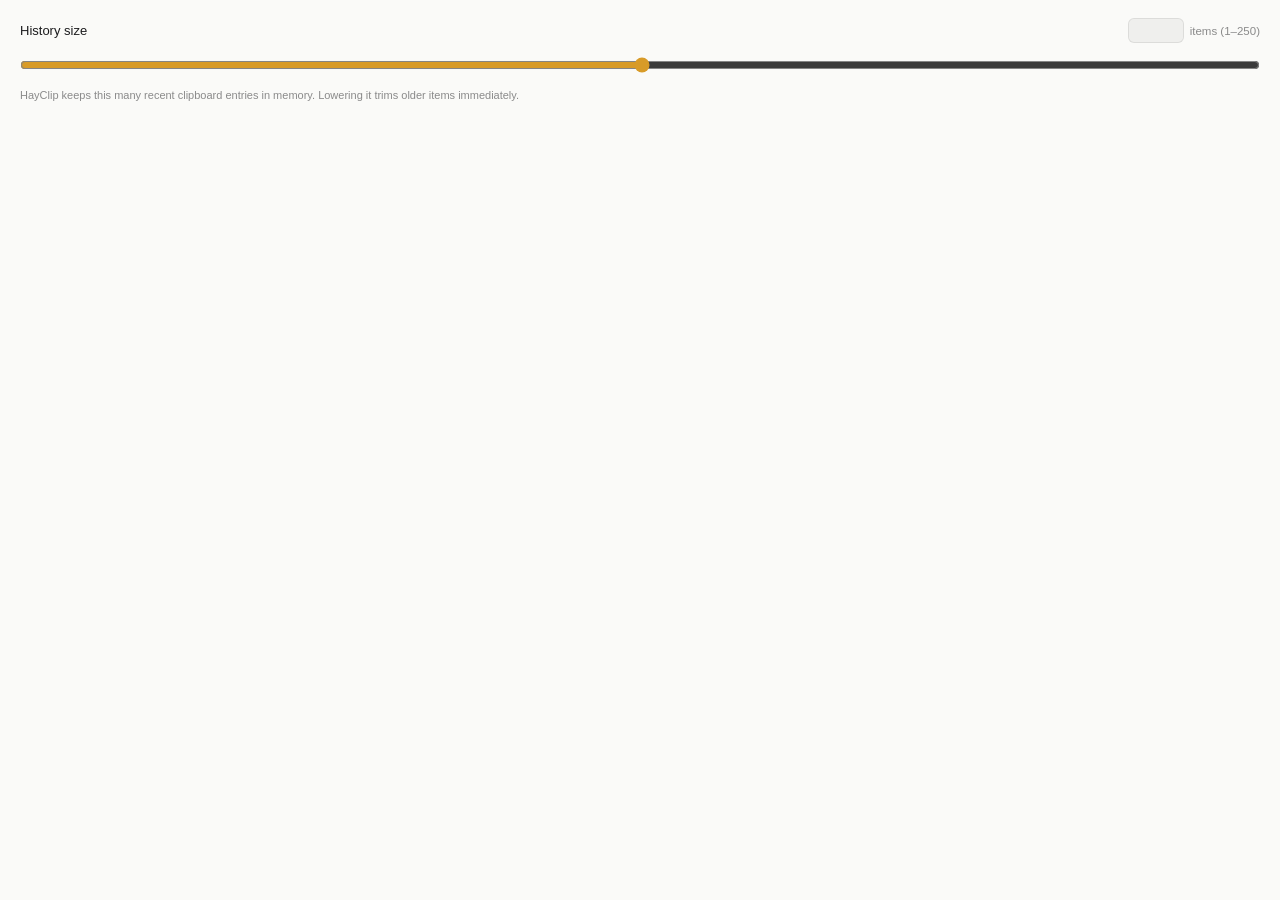
==== src/preferences.html @ 73263e94 "Initial commit: HayClip menu bar clipboard manager Tauri v2 + plain HTML/CSS/JS menu bar app for mac" ====
<!doctype html>
<html lang="en">
  <head>
    <meta charset="UTF-8" />
    <meta name="viewport" content="width=device-width, initial-scale=1.0" />
    <title>HayClip Preferences</title>
    <link rel="stylesheet" href="styles.css" />
    <link rel="stylesheet" href="preferences.css" />
  </head>
  <body class="prefs-body">
    <div class="prefs">
      <div class="prefs-row">
        <label for="max-history">History size</label>
        <div class="prefs-input-group">
          <input id="max-history" type="number" min="1" max="250" step="1" />
          <span class="prefs-hint">items (1–250)</span>
        </div>
      </div>
      <input id="max-history-slider" type="range" min="1" max="250" step="1" />
      <p class="prefs-note">
        HayClip keeps this many recent clipboard entries in memory. Lowering
        it trims older items immediately.
      </p>
    </div>
    <script src="preferences.js"></script>
  </body>
</html>
---- src/styles.css ----
* {
  box-sizing: border-box;
  margin: 0;
  padding: 0;
}

html,
body {
  background: transparent;
  width: 100%;
  height: 100%;
  overflow: hidden;
}

body {
  font-family: -apple-system, BlinkMacSystemFont, "SF Pro Text", "Segoe UI", sans-serif;
  font-size: 13px;
  -webkit-font-smoothing: antialiased;
  user-select: none;
}

:root {
  --bg: rgba(250, 250, 248, 0.88);
  --border: rgba(0, 0, 0, 0.08);
  --text: #1c1c1e;
  --text-dim: rgba(28, 28, 30, 0.5);
  --item-hover: rgba(0, 0, 0, 0.05);
  --item-selected: rgba(216, 155, 40, 0.16);
  --item-selected-border: rgba(216, 155, 40, 0.55);
  --accent: #d89b28;
  --scrollbar: rgba(0, 0, 0, 0.18);
  --input-bg: rgba(0, 0, 0, 0.045);
}

@media (prefers-color-scheme: dark) {
  :root {
    --bg: rgba(30, 30, 32, 0.82);
    --border: rgba(255, 255, 255, 0.08);
    --text: #f2f2f4;
    --text-dim: rgba(242, 242, 244, 0.5);
    --item-hover: rgba(255, 255, 255, 0.06);
    --item-selected: rgba(245, 197, 90, 0.14);
    --item-selected-border: rgba(245, 197, 90, 0.5);
    --accent: #f5c55a;
    --scrollbar: rgba(255, 255, 255, 0.18);
    --input-bg: rgba(255, 255, 255, 0.07);
  }
}

.app {
  display: flex;
  flex-direction: column;
  width: 100%;
  height: 100%;
  background: var(--bg);
  backdrop-filter: blur(24px) saturate(1.4);
  -webkit-backdrop-filter: blur(24px) saturate(1.4);
  border: 1px solid var(--border);
  border-radius: 12px;
  overflow: hidden;
}

.search-bar {
  display: flex;
  align-items: center;
  gap: 8px;
  padding: 10px 12px;
  border-bottom: 1px solid var(--border);
  flex-shrink: 0;
}

.search-icon {
  fill: var(--text-dim);
  flex-shrink: 0;
}

#search {
  flex: 1;
  border: none;
  outline: none;
  background: transparent;
  color: var(--text);
  font-size: 13px;
  padding: 5px 2px;
}

#search::placeholder {
  color: var(--text-dim);
}

.list {
  list-style: none;
  overflow-y: auto;
  flex: 1;
  padding: 6px;
}

.list::-webkit-scrollbar {
  width: 8px;
}

.list::-webkit-scrollbar-thumb {
  background: var(--scrollbar);
  border-radius: 4px;
  background-clip: padding-box;
  border: 2px solid transparent;
}

.item {
  display: flex;
  flex-direction: column;
  gap: 2px;
  padding: 7px 10px;
  border-radius: 7px;
  cursor: pointer;
  border: 1px solid transparent;
}

.item:hover {
  background: var(--item-hover);
}

.item.selected {
  background: var(--item-selected);
  border-color: var(--item-selected-border);
}

.item-text {
  color: var(--text);
  white-space: nowrap;
  overflow: hidden;
  text-overflow: ellipsis;
  line-height: 1.4;
}

.item-meta {
  color: var(--text-dim);
  font-size: 10.5px;
}

.empty {
  flex: 1;
  display: flex;
  flex-direction: column;
  align-items: center;
  justify-content: center;
  gap: 4px;
  color: var(--text-dim);
  padding-bottom: 24px;
}

.empty p {
  color: var(--text);
  font-size: 13px;
  font-weight: 500;
}

.empty span {
  font-size: 11.5px;
}

.hidden {
  display: none !important;
}
---- src/preferences.css ----
.prefs-body {
  background: var(--bg, #f5f5f7);
  height: 100%;
}

@media (prefers-color-scheme: dark) {
  .prefs-body {
    background: #1e1e20;
  }
}

.prefs {
  display: flex;
  flex-direction: column;
  gap: 14px;
  padding: 18px 20px;
}

.prefs-row {
  display: flex;
  align-items: center;
  justify-content: space-between;
  gap: 12px;
}

.prefs-row label {
  color: var(--text, #1c1c1e);
  font-weight: 500;
}

.prefs-input-group {
  display: flex;
  align-items: center;
  gap: 6px;
}

#max-history {
  width: 56px;
  padding: 4px 6px;
  border-radius: 6px;
  border: 1px solid var(--border, rgba(0, 0, 0, 0.15));
  background: var(--input-bg, rgba(0, 0, 0, 0.045));
  color: var(--text, #1c1c1e);
  font-size: 13px;
  text-align: right;
}

.prefs-hint {
  color: var(--text-dim, rgba(28, 28, 30, 0.5));
  font-size: 11.5px;
  white-space: nowrap;
}

#max-history-slider {
  width: 100%;
  accent-color: var(--accent, #d89b28);
}

.prefs-note {
  color: var(--text-dim, rgba(28, 28, 30, 0.5));
  font-size: 11px;
  line-height: 1.5;
}
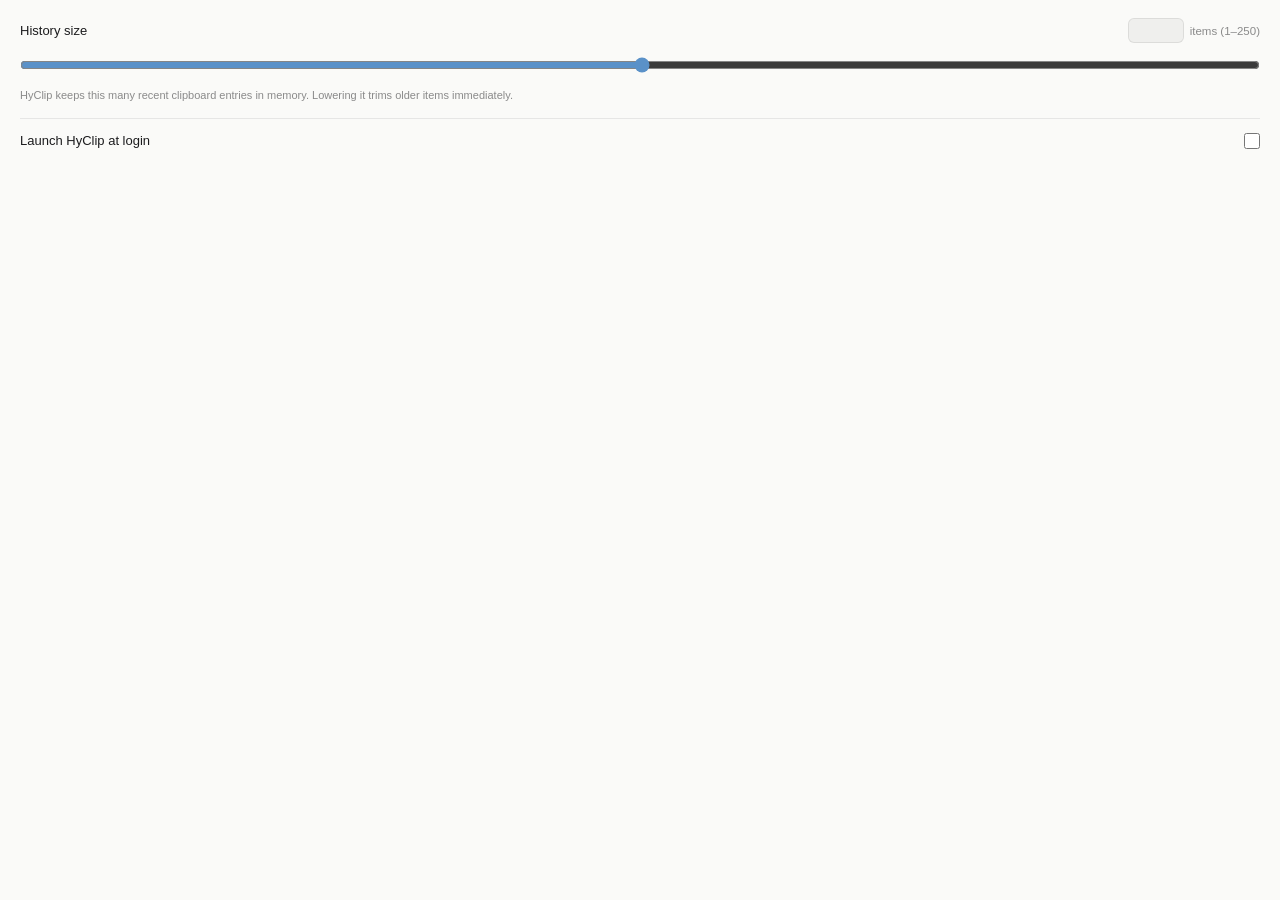
==== commit d23d950b: "Rename to HyClip, add About/Preferences windows, launch-at-login, custom icon - Rename app from HayC" ====
--- a/src/preferences.html
+++ b/src/preferences.html
@@ -3,7 +3,7 @@
   <head>
     <meta charset="UTF-8" />
     <meta name="viewport" content="width=device-width, initial-scale=1.0" />
-    <title>HayClip Preferences</title>
+    <title>HyClip Preferences</title>
     <link rel="stylesheet" href="styles.css" />
     <link rel="stylesheet" href="preferences.css" />
   </head>
@@ -18,9 +18,16 @@
       </div>
       <input id="max-history-slider" type="range" min="1" max="250" step="1" />
       <p class="prefs-note">
-        HayClip keeps this many recent clipboard entries in memory. Lowering
+        HyClip keeps this many recent clipboard entries in memory. Lowering
         it trims older items immediately.
       </p>
+
+      <div class="prefs-divider"></div>
+
+      <label class="prefs-row prefs-checkbox-row">
+        <span>Launch HyClip at login</span>
+        <input id="launch-at-login" type="checkbox" />
+      </label>
     </div>
     <script src="preferences.js"></script>
   </body>
--- a/src/styles.css
+++ b/src/styles.css
@@ -25,9 +25,9 @@
   --text: #1c1c1e;
   --text-dim: rgba(28, 28, 30, 0.5);
   --item-hover: rgba(0, 0, 0, 0.05);
-  --item-selected: rgba(216, 155, 40, 0.16);
-  --item-selected-border: rgba(216, 155, 40, 0.55);
-  --accent: #d89b28;
+  --item-selected: rgba(90, 145, 200, 0.16);
+  --item-selected-border: rgba(90, 145, 200, 0.5);
+  --accent: #5a91c8;
   --scrollbar: rgba(0, 0, 0, 0.18);
   --input-bg: rgba(0, 0, 0, 0.045);
 }
@@ -39,9 +39,9 @@
     --text: #f2f2f4;
     --text-dim: rgba(242, 242, 244, 0.5);
     --item-hover: rgba(255, 255, 255, 0.06);
-    --item-selected: rgba(245, 197, 90, 0.14);
-    --item-selected-border: rgba(245, 197, 90, 0.5);
-    --accent: #f5c55a;
+    --item-selected: rgba(140, 180, 220, 0.18);
+    --item-selected-border: rgba(140, 180, 220, 0.5);
+    --accent: #8cb4dc;
     --scrollbar: rgba(255, 255, 255, 0.18);
     --input-bg: rgba(255, 255, 255, 0.07);
   }
--- a/src/preferences.css
+++ b/src/preferences.css
@@ -53,7 +53,7 @@
 
 #max-history-slider {
   width: 100%;
-  accent-color: var(--accent, #d89b28);
+  accent-color: var(--accent, #5a91c8);
 }
 
 .prefs-note {
@@ -61,3 +61,23 @@
   font-size: 11px;
   line-height: 1.5;
 }
+
+.prefs-divider {
+  height: 1px;
+  background: var(--border, rgba(0, 0, 0, 0.1));
+}
+
+.prefs-checkbox-row {
+  cursor: pointer;
+}
+
+.prefs-checkbox-row span {
+  color: var(--text, #1c1c1e);
+  font-weight: 500;
+}
+
+#launch-at-login {
+  accent-color: var(--accent, #5a91c8);
+  width: 16px;
+  height: 16px;
+}
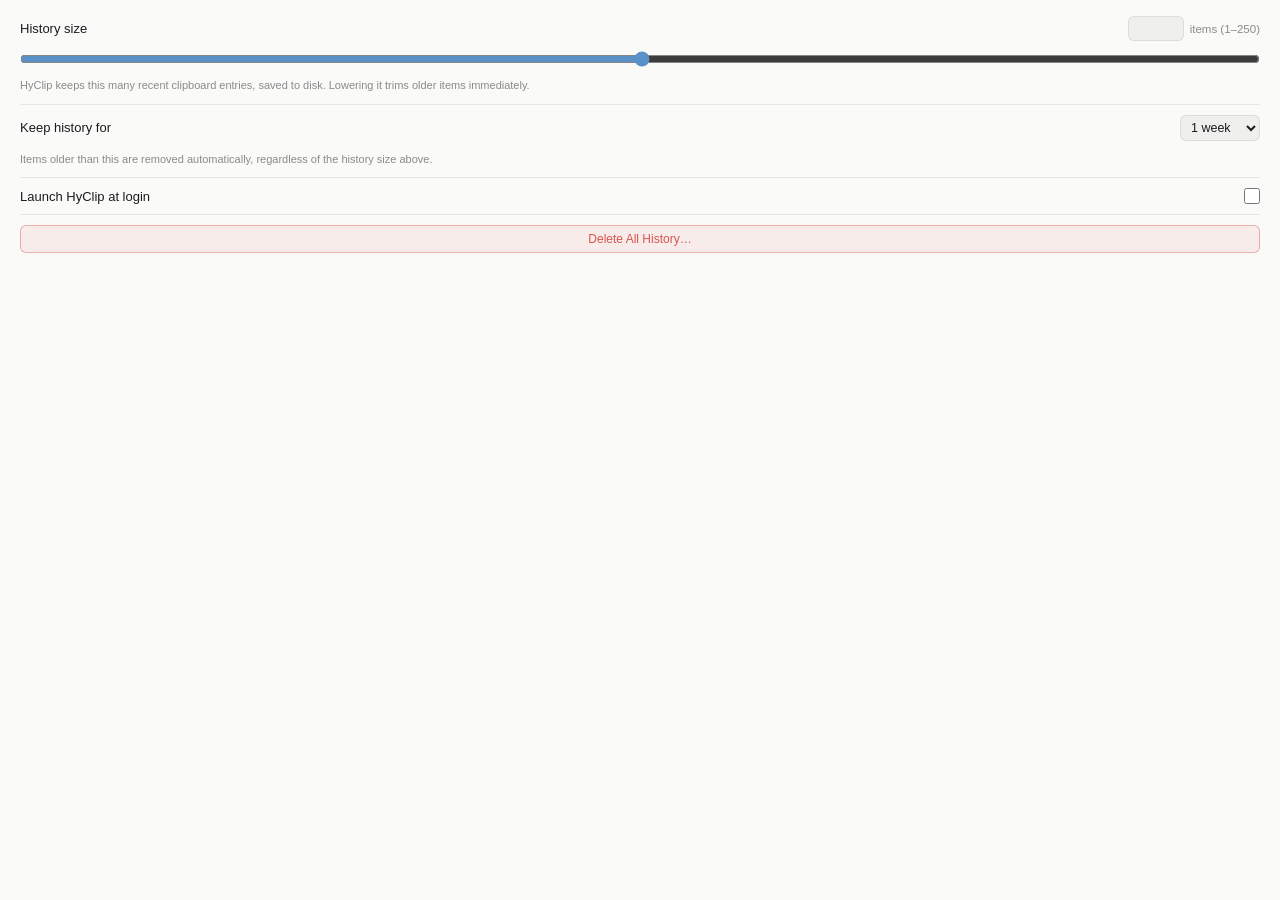
==== commit 22141d4e: "v0.2.0: persistent history, retention policy, confirmed delete, auto-update - History and preference" ====
--- a/src/preferences.html
+++ b/src/preferences.html
@@ -18,8 +18,23 @@
       </div>
       <input id="max-history-slider" type="range" min="1" max="250" step="1" />
       <p class="prefs-note">
-        HyClip keeps this many recent clipboard entries in memory. Lowering
-        it trims older items immediately.
+        HyClip keeps this many recent clipboard entries, saved to disk.
+        Lowering it trims older items immediately.
+      </p>
+
+      <div class="prefs-divider"></div>
+
+      <div class="prefs-row">
+        <label for="retention-select">Keep history for</label>
+        <select id="retention-select">
+          <option value="week">1 week</option>
+          <option value="month">1 month</option>
+          <option value="forever">Forever</option>
+        </select>
+      </div>
+      <p class="prefs-note">
+        Items older than this are removed automatically, regardless of the
+        history size above.
       </p>
 
       <div class="prefs-divider"></div>
@@ -28,6 +43,26 @@
         <span>Launch HyClip at login</span>
         <input id="launch-at-login" type="checkbox" />
       </label>
+
+      <div class="prefs-divider"></div>
+
+      <div id="delete-prompt">
+        <button id="delete-history-btn" class="danger-btn">
+          Delete All History…
+        </button>
+      </div>
+      <div id="delete-confirm" class="hidden">
+        <p class="prefs-note prefs-warning">
+          This permanently deletes all saved clipboard history. This can't be
+          undone.
+        </p>
+        <div class="confirm-actions">
+          <button id="cancel-delete">Cancel</button>
+          <button id="confirm-delete" class="danger-btn">
+            Delete Forever
+          </button>
+        </div>
+      </div>
     </div>
     <script src="preferences.js"></script>
   </body>
--- a/src/preferences.css
+++ b/src/preferences.css
@@ -1,6 +1,8 @@
 .prefs-body {
   background: var(--bg, #f5f5f7);
   height: 100%;
+  overflow-y: auto;
+  box-sizing: border-box;
 }
 
 @media (prefers-color-scheme: dark) {
@@ -12,8 +14,8 @@
 .prefs {
   display: flex;
   flex-direction: column;
-  gap: 14px;
-  padding: 18px 20px;
+  gap: 10px;
+  padding: 16px 20px;
 }
 
 .prefs-row {
@@ -81,3 +83,53 @@
   width: 16px;
   height: 16px;
 }
+
+#retention-select {
+  padding: 4px 6px;
+  border-radius: 6px;
+  border: 1px solid var(--border, rgba(0, 0, 0, 0.15));
+  background: var(--input-bg, rgba(0, 0, 0, 0.045));
+  color: var(--text, #1c1c1e);
+  font-size: 12.5px;
+}
+
+.danger-btn {
+  border: 1px solid rgba(217, 84, 79, 0.4);
+  background: rgba(217, 84, 79, 0.08);
+  color: #d9544f;
+  border-radius: 6px;
+  padding: 6px 10px;
+  font-size: 12px;
+  font-weight: 500;
+  cursor: pointer;
+  width: 100%;
+}
+
+.danger-btn:hover {
+  background: rgba(217, 84, 79, 0.16);
+}
+
+#cancel-delete {
+  border: 1px solid var(--border, rgba(0, 0, 0, 0.15));
+  background: var(--input-bg, rgba(0, 0, 0, 0.045));
+  color: var(--text, #1c1c1e);
+  border-radius: 6px;
+  padding: 6px 10px;
+  font-size: 12px;
+  cursor: pointer;
+  flex: 1;
+}
+
+.prefs-warning {
+  color: #d9544f;
+}
+
+.confirm-actions {
+  display: flex;
+  gap: 8px;
+  margin-top: 8px;
+}
+
+.confirm-actions .danger-btn {
+  flex: 1;
+}
